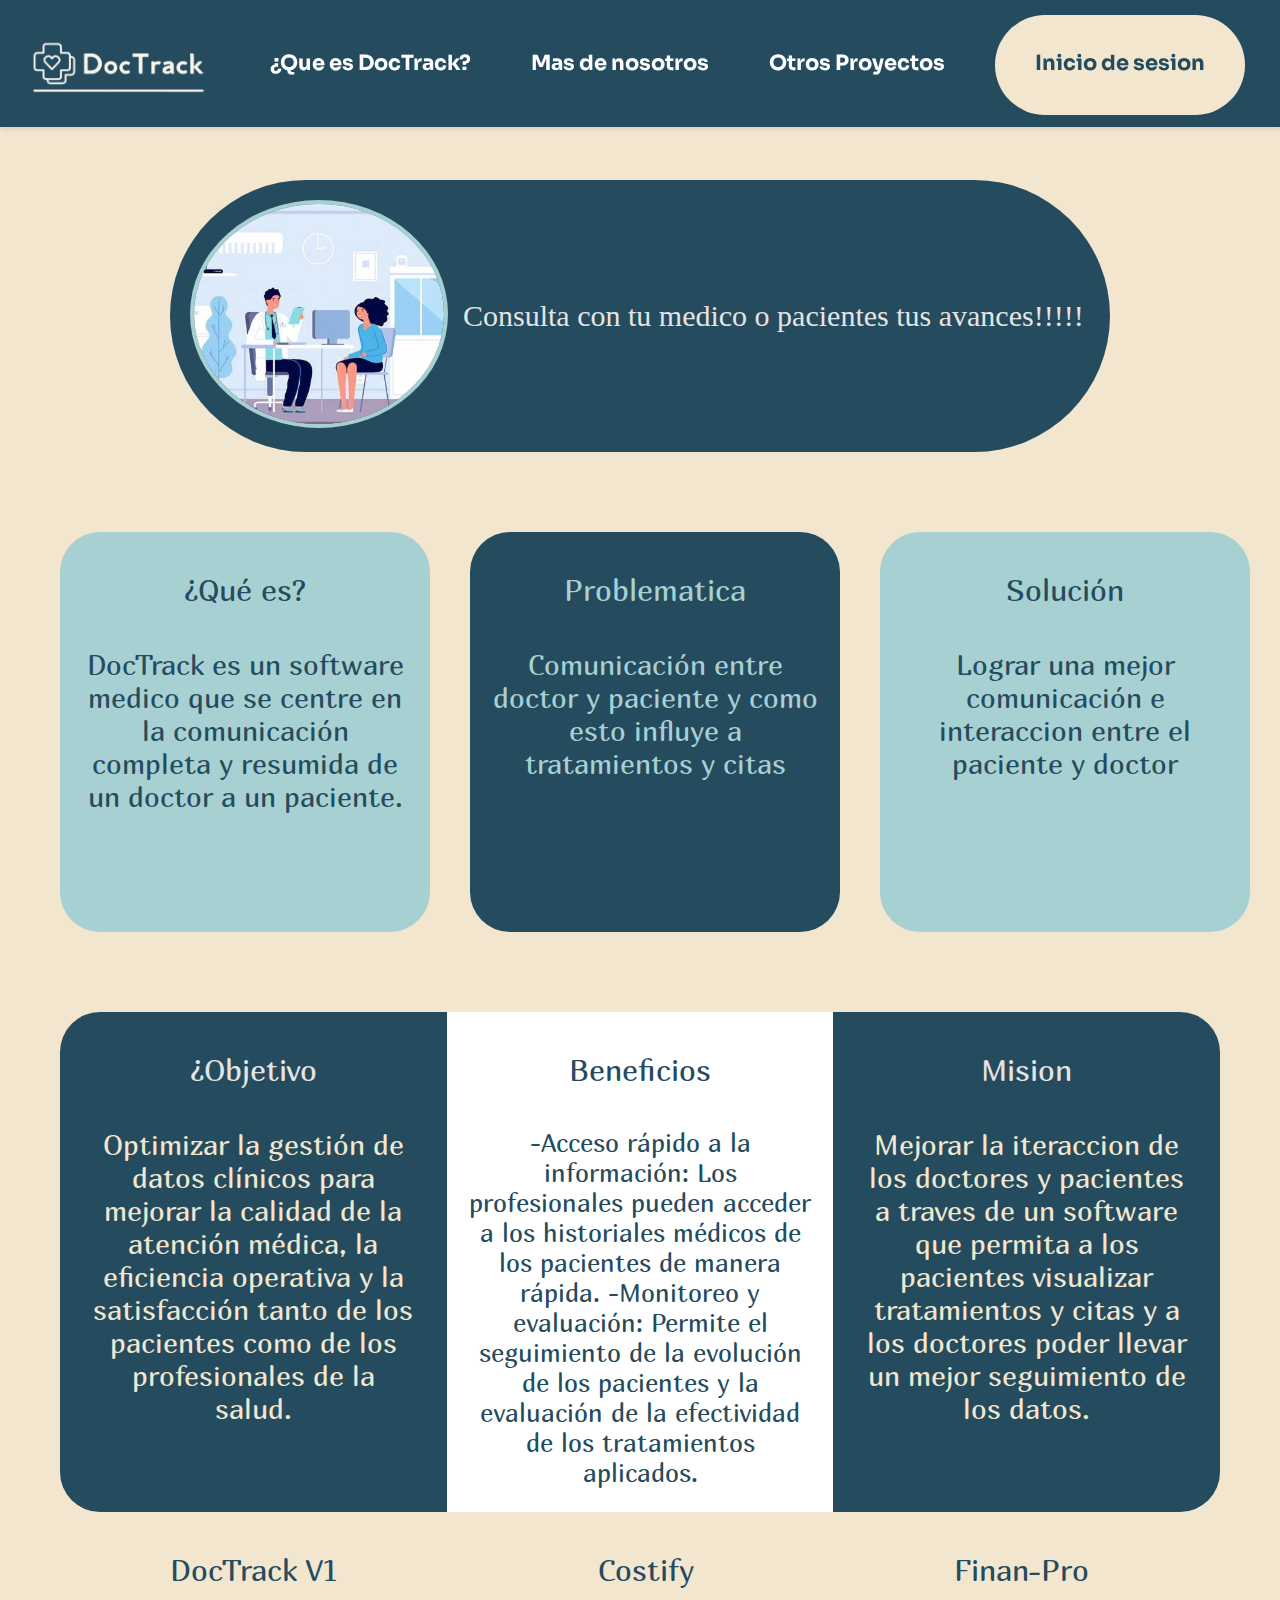
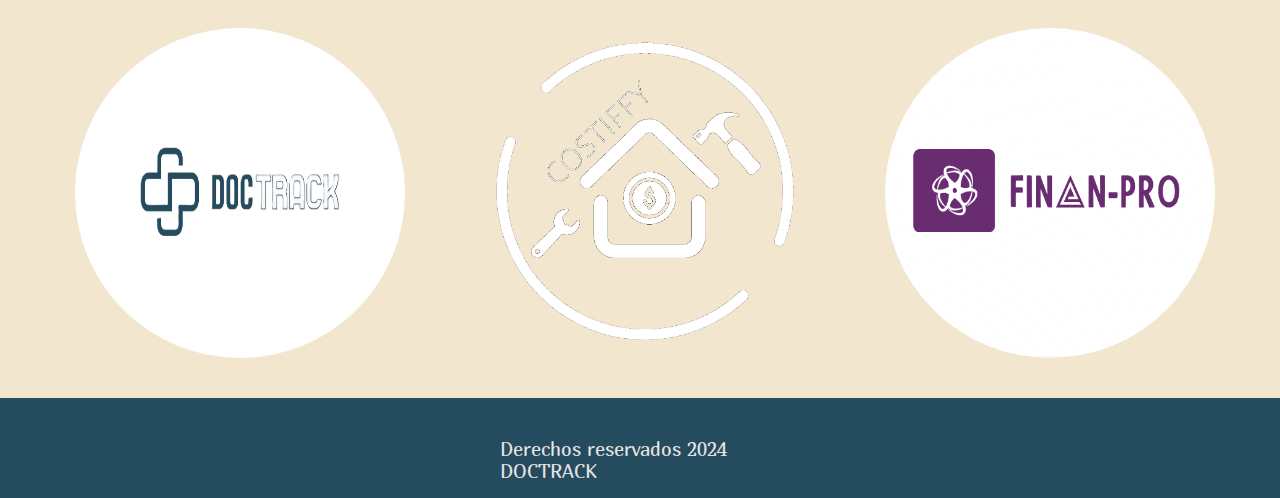
==== index.html @ df3fff88 "first commit" ====
<!DOCTYPE html>
<html lang="en">
<head>
    <meta charset="UTF-8">
    <meta name="viewport" content="width=device-width, initial-scale=1.0">
    <title>DocTrack</title>
    <link rel="stylesheet" href="index.css">
    <style>
        @import url('https://fonts.googleapis.com/css2?family=Exo+2:ital,wght@0,100..900;1,100..900&family=Marmelad&family=Poppins:ital,wght@0,100;0,200;0,300;0,400;0,500;0,600;0,700;0,800;0,900;1,100;1,200;1,300;1,400;1,500;1,600;1,700;1,800;1,900&family=Sora:wght@100..800&display=swap');
        </style>
</head>
<body>
<header>
    <div class="heade">
    <img src="Imagenes/Captura_de_pantalla_2024-10-15_010848-removebg-preview.png" alt="">
    <div class="hTex">
    <a href="#Qs"><h2 class="hed">¿Que es DocTrack?</h2></a>
    <a href="#Mn"><h2 class="hed">Mas de nosotros</h2></a>
    <a href="#OP"><h2 class="hed">Otros Proyectos </h2></a>
    <div class="In"><a href="Inicio.html"><h2>Inicio de sesion</h2></a></div>
    </div>
</div>
</header> 
<div class="container">
    <div class="image">
        <img src="Imagenes/OIP.jpeg" alt="Doctor">
    </div>
    <div class="text">
        <p id="Qs">Consulta con tu medico o pacientes tus avances!!!!!</p>
    </div>
</div>
<div class="container2">
    <div class="qu">
        <h3 id="Mn">¿Qué es?</h3>
        <p>DocTrack es un software medico que se centre en la comunicación completa y resumida de un doctor a un paciente.</p>
    </div>
    <div class="Prob">
        <h3>Problematica</h3>
        <p>Comunicación entre doctor y paciente y como esto influye a tratamientos y citas</p>
    </div>
    <div class="Obj">
        <h3>Solución</h3>
        <p>Lograr una mejor comunicación e interaccion entre el paciente y doctor</p>
    </div>
    
</div>
<div class="container3">
    <div class="obj">
        <h3 id="OP">¿Objetivo</h3>
        <p>Optimizar la gestión de datos clínicos para mejorar la calidad de la atención médica, la eficiencia operativa y la satisfacción tanto de los pacientes como de los profesionales de la salud.</p>
    </div>
    <div class="ben">
        <h3>Beneficios</h3>
        <p>-Acceso rápido a la información: Los profesionales pueden acceder a los historiales médicos de los pacientes de manera rápida.
            -Monitoreo y evaluación: Permite el seguimiento de la evolución de los pacientes y la evaluación de la efectividad de los tratamientos aplicados.</p>
    </div>
    <div class="mis">
        <h3>Mision</h3>
        <p>Mejorar la iteraccion de los doctores y pacientes a traves de un software que permita a los pacientes visualizar tratamientos y citas y a los doctores poder llevar un mejor seguimiento de los datos.</p>
    </div>
</div>
<div class="container4">
    <div class="tex">
        <h2>DocTrack V1</h2>
        <h2>Costify</h2>
        <h2>Finan-Pro</h2>
    </div>
    <div class="imag">
        <img src="Imagenes/logo1.png" alt="" class="DT">
        <img src="Imagenes/1000012175.png" alt="" class="CT">
        <img src="Imagenes/Captura de pantalla 2024-06-09 205346.png" alt="" class="FP">
    </div>
</div>
<footer>
  <h3>Derechos reservados 2024 DOCTRACK</h3>
  </footer>
</body>
</html>
---- index.css ----
*{
    margin: 0;
    padding: 0;
}
body{
    background-color: #F2E6CF;
}
header{
    position: fixed;
    background-color: #254B5E;
    top: 0;              /* Fija el header en la parte superior */
  left: 0;
  right: 0;
  box-shadow: 0 2px 5px rgba(0, 0, 0, 0.1); /* Añade sombra para destacarlo */
}
.heade{
    display: flex;
}
header img{
    max-width: 180px;
    margin: 30px;
}
.hTex{
    display: flex;
    justify-content: space-between;
}
.hed{
    margin-left: 30px;
    margin-right: 30px;
    margin-top: 50px;
    color: white;
}
h2{
    font-family: "Sora", sans-serif;
    font-optical-sizing: auto;
    font-size: 21px;
    font-style: normal;
}
.hed:hover{
    color: #A7D0D2;
}
.In{
    background-color: #F2E6CF;
    margin-top: 15px;
    margin-left: 20px;
    width: 250px;
    height: 100px;
    border-radius: 400px;
   }
.In:hover{
    background-color: #A7D0D2;
}
a{
    text-decoration: none;
}
.In h2{
    text-align: center;
    padding-top: 35px;
    color:#254B5E;
}
.container {
    display: flex;
    align-items: center;
    background-color: #254B5E; /* Color de fondo del cuadro */
    padding: 20px;
    border-radius: 400px; /* Bordes redondeados */
    max-width: 900px;
    margin: 20px auto;
    margin-top: 180px;
}

/* Imagen circular */
.image img {
    width: 250px;
    height: 220px;
    border-radius: 50%; /* Hace la imagen circular */
    border: 4px solid #A7D0D2; /* Borde blanco alrededor de la imagen */
    object-fit: cover; /* Asegura que la imagen esté centrada */
    margin-right: 15px; /* Espacio entre la imagen y el texto */
}

/* Estilo del texto */
.text p {
    color: #e5e4e2; /* Color del texto */
    font-size: 30px;
    margin: 0;
}
.container2{
    display: flex;
    margin-top: 80px;
}
/*Contenedores*/
.qu{
    background-color: #A7D0D2;
    width: 370px;
    height: 400px;
    margin-left: 60px;
    border-radius: 40px;
}
.qu h3{
    text-align: center;
    font-family: "Marmelad", sans-serif;
    font-weight: 400;
    font-style: normal;
    margin-top: 40px;
    font-size: 30px;
    color: #254B5E;
}
.qu p{
    text-align: center;
    font-family: "Marmelad", sans-serif;
    font-weight: 400;
    font-style: normal;
    margin-top: 40px; 
    margin-left: 20px;
    margin-right: 20px;
    font-size: 28px;
    color: #254B5E;
}
.Prob{
    background-color: #254B5E;
    width: 370px;
    height: 400px;
    margin-left: 40px;
    border-radius: 40px;
}
.Prob h3{
    text-align: center;
    font-family: "Marmelad", sans-serif;
    font-weight: 400;
    font-style: normal;
    margin-top: 40px;
    font-size: 30px;
    color: #A7D0D2;
}
.Prob p{
    text-align: center;
    font-family: "Marmelad", sans-serif;
    font-weight: 400;
    font-style: normal;
    margin-top: 40px; 
    margin-left: 20px;
    margin-right: 20px;
    font-size: 28px;
    color: #A7D0D2;
}
.Obj{
    background-color: #A7D0D2;
    width: 370px;
    height: 400px;
    margin-left: 40px;
    border-radius: 40px;
}
.Obj h3{
    text-align: center;
    font-family: "Marmelad", sans-serif;
    font-weight: 400;
    font-style: normal;
    margin-top: 40px;
    font-size: 30px;
    color: #254B5E;
}
.Obj p{
    text-align: center;
    font-family: "Marmelad", sans-serif;
    font-weight: 400;
    font-style: normal;
    margin-top: 40px; 
    margin-left: 20px;
    margin-right: 20px;
    font-size: 28px;
    color: #254B5E;
}
.qu:hover{
    position: relative;
    background-color:white;
    transition: 1s ;
    transform: translatey(-20px);
}
.Prob:hover{
    position: relative;
    background-color:white;
    transition: 1s ;
    transform: translatey(-20px);
}
.Obj:hover{
    position: relative;
    background-color:white;
    transition: 1s ;
    transform: translatey(-20px);
}
.container3{
    display: flex;
    margin-top: 80px;
}
/*Contenedores*/
.obj{
    background-color: #254B5E;
    width: 1300px;
    height: 500px;
    margin-left: 60px;
    border-top-left-radius: 40px;   /* Esquina superior derecha redondeada */
  border-bottom-left-radius: 40px;
}
.obj h3{
    text-align: center;
    font-family: "Marmelad", sans-serif;
    font-weight: 400;
    font-style: normal;
    margin-top: 40px;
    font-size: 30px;
    color: #e5e4e2;
}
.obj p{
    text-align: center;
    font-family: "Marmelad", sans-serif;
    font-weight: 400;
    font-style: normal;
    margin-top: 40px; 
    margin-left: 30px;
    margin-right: 30px;
    font-size: 28px;
    color: #F2E6CF;
}
.ben{
    background-color: white;
    width: 1300px;
    height: 500px;
}
.ben h3{
    text-align: center;
    font-family: "Marmelad", sans-serif;
    font-weight: 400;
    font-style: normal;
    margin-top: 40px;
    font-size: 30px;
    color: #254B5E;
}
.ben p{
    text-align: center;
    font-family: "Marmelad", sans-serif;
    font-weight: 400;
    font-style: normal;
    margin-top: 40px; 
    margin-left: 20px;
    margin-right: 20px;
    font-size: 25px;
    color: #254B5E;
}
.mis{
    background-color: #254B5E;
    width: 1300px;
    height: 500px;
    margin-right: 60px;
    border-top-right-radius: 40px;   /* Esquina superior derecha redondeada */
  border-bottom-right-radius: 40px;
}
.mis h3{
    text-align: center;
    font-family: "Marmelad", sans-serif;
    font-weight: 400;
    font-style: normal;
    margin-top: 40px;
    font-size: 30px;
    color: #e5e4e2;
}
.mis p{
    text-align: center;
    font-family: "Marmelad", sans-serif;
    font-weight: 400;
    font-style: normal;
    margin-top: 40px; 
    margin-left: 30px;
    margin-right: 30px;
    font-size: 28px;
    color: #F2E6CF;
}
.qu:hover{
    position: relative;
    background-color:white;
    transition: 1s ;
    transform: translatey(-20px);
}
.Prob:hover{
    position: relative;
    background-color:white;
    transition: 1s ;
    transform: translatey(-20px);
}
.Obj:hover{
    position: relative;
    background-color:white;
    transition: 1s ;
    transform: translatey(-20px);
}
.tex{
    display: flex;
    text-align: center;
    margin-top: 40px;
    margin-left: 40px;
    margin-right: 40px;
}
.tex h2{
    font-family: "Marmelad", sans-serif;
    font-weight: 400;
    font-style: normal;
    margin-left: 130px;
    margin-right: 130px;
    font-size: 30px;
    color: #254B5E;
}
.imag{
    display: flex;
}
.imag img{
    max-width: 330px;
    border-radius: 900px;
    margin-left: 75px;
    margin-top: 40px;
}
footer{
    background-color: #254B5E;
    margin-top: 40px;
    color: #e5e4e2;
    height: 100px;
}
footer h3{
    font-family: "Marmelad", sans-serif;
    font-weight: 400;
    font-style: normal;
    margin-left: 500px;
    margin-right: 480px;
    padding-top: 40px;  
}
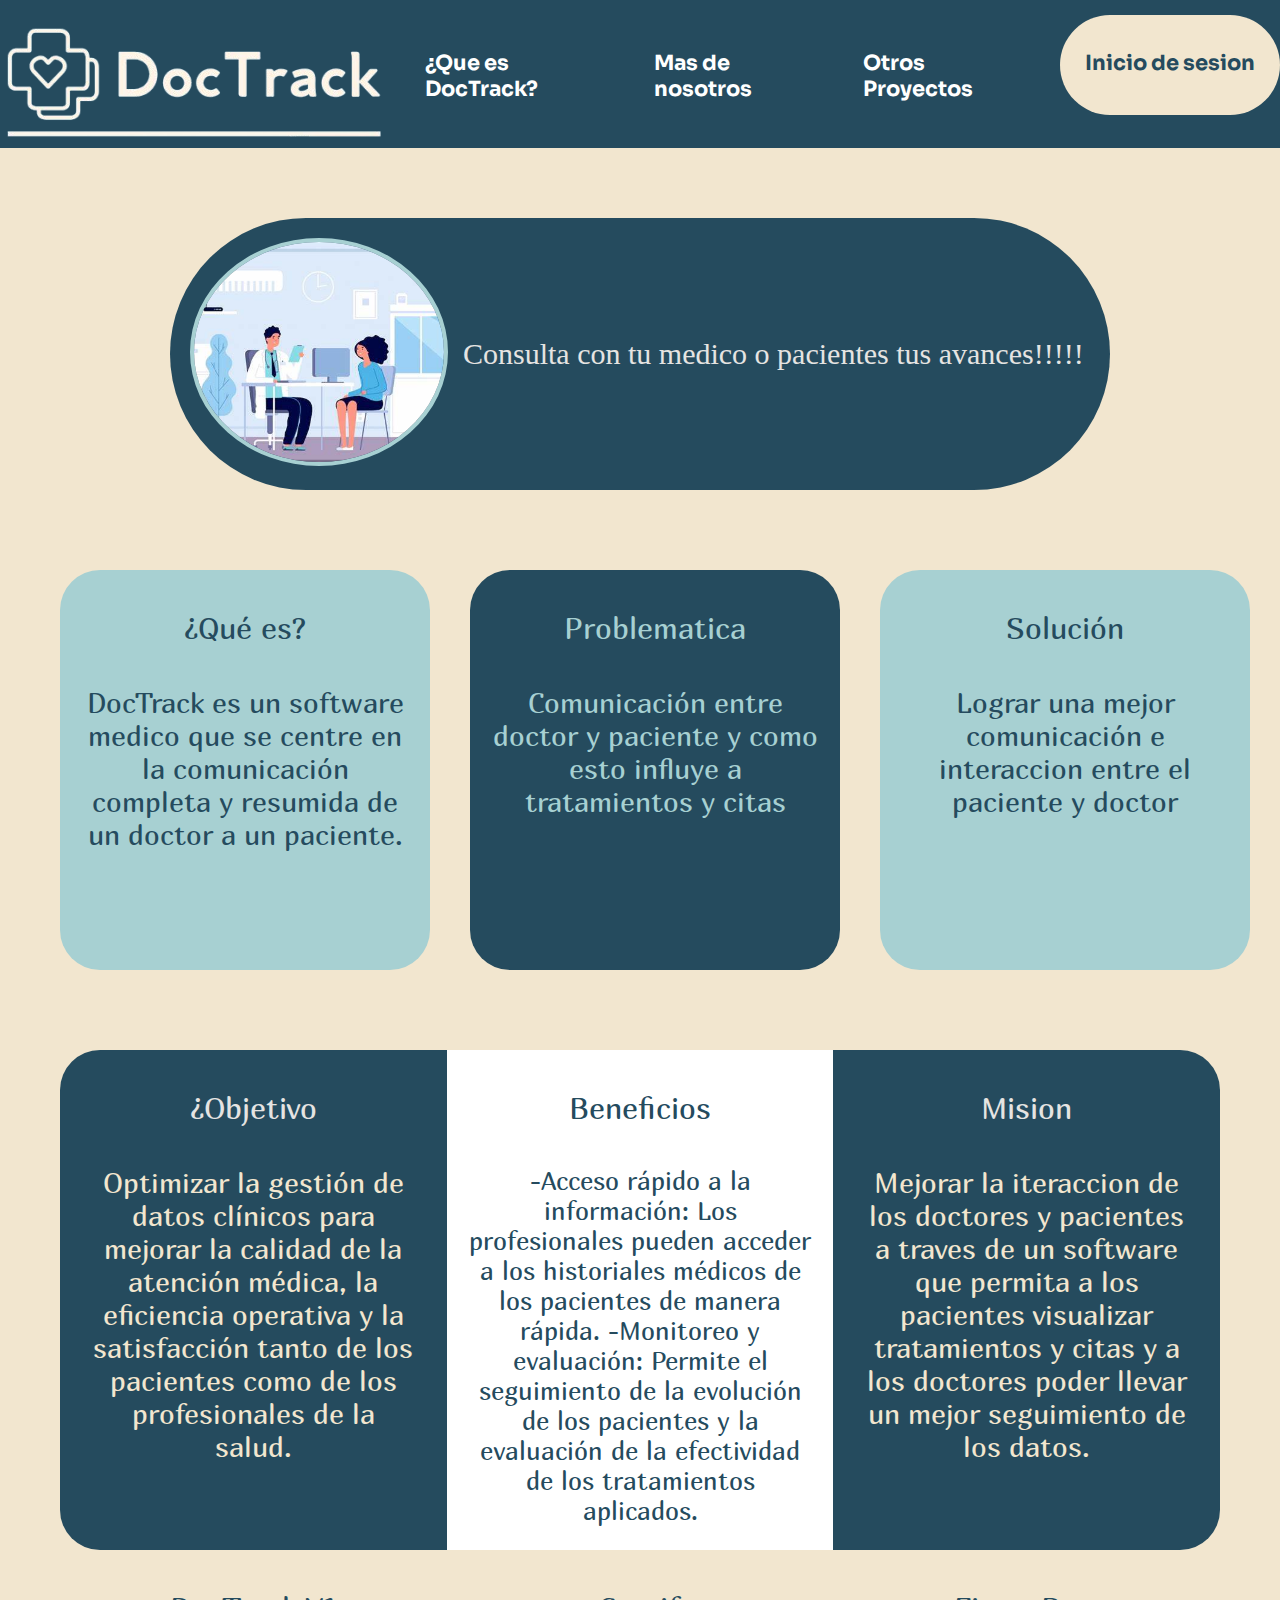
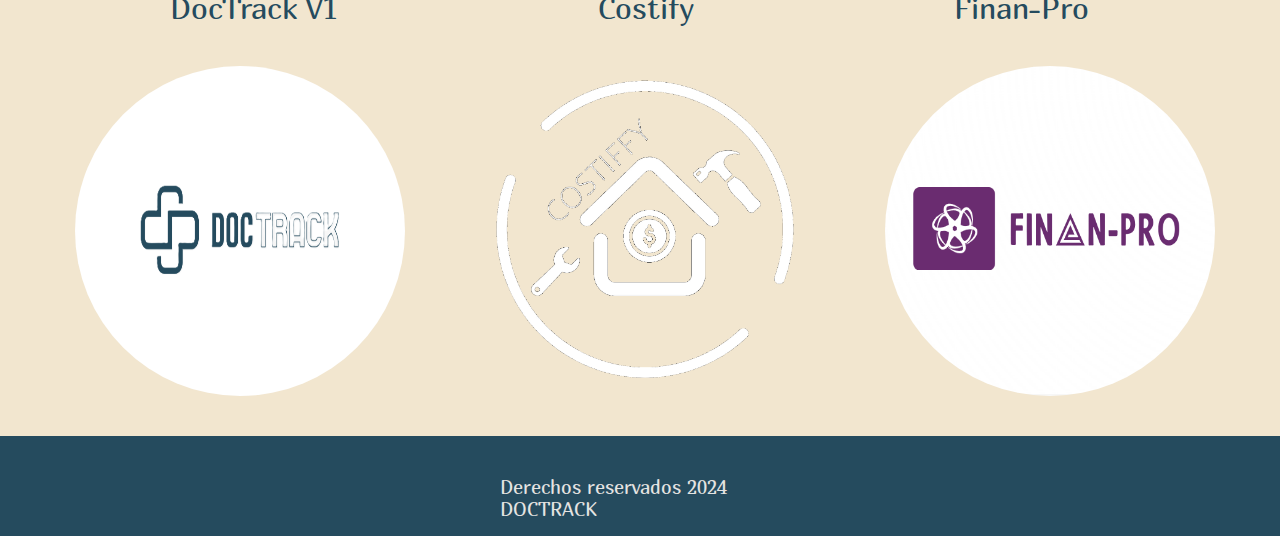
==== commit af656782: "Front acabado" ====
--- a/index.html
+++ b/index.html
@@ -10,69 +10,71 @@
         </style>
 </head>
 <body>
-<header>
     <div class="heade">
-    <img src="Imagenes/Captura_de_pantalla_2024-10-15_010848-removebg-preview.png" alt="">
-    <div class="hTex">
-    <a href="#Qs"><h2 class="hed">¿Que es DocTrack?</h2></a>
-    <a href="#Mn"><h2 class="hed">Mas de nosotros</h2></a>
-    <a href="#OP"><h2 class="hed">Otros Proyectos </h2></a>
-    <div class="In"><a href="Inicio.html"><h2>Inicio de sesion</h2></a></div>
+        <img src="Imagenes/Captura_de_pantalla_2024-10-15_010848-removebg-preview.png" alt="">
+        <div class="hTex">
+        <a href="#Qs"><h2 class="hed">¿Que es DocTrack?</h2></a>
+        <a href="#Mn"><h2 class="hed">Mas de nosotros</h2></a>
+        <a href="#OP"><h2 class="hed">Otros Proyectos </h2></a>
+        <div class="In"><a href="Inicio.html"><h2>Inicio de sesion</h2></a></div>
+        </div>
     </div>
-</div>
-</header> 
-<div class="container">
-    <div class="image">
-        <img src="Imagenes/OIP.jpeg" alt="Doctor">
-    </div>
-    <div class="text">
-        <p id="Qs">Consulta con tu medico o pacientes tus avances!!!!!</p>
-    </div>
-</div>
-<div class="container2">
-    <div class="qu">
-        <h3 id="Mn">¿Qué es?</h3>
-        <p>DocTrack es un software medico que se centre en la comunicación completa y resumida de un doctor a un paciente.</p>
-    </div>
-    <div class="Prob">
-        <h3>Problematica</h3>
-        <p>Comunicación entre doctor y paciente y como esto influye a tratamientos y citas</p>
-    </div>
-    <div class="Obj">
-        <h3>Solución</h3>
-        <p>Lograr una mejor comunicación e interaccion entre el paciente y doctor</p>
+    </header> 
+    <div class="ot">
+    <div class="container">
+        <div class="image">
+            <img src="Imagenes/OIP.jpeg" alt="Doctor">
+        </div>
+        <div class="text">
+            <p id="Qs">Consulta con tu medico o pacientes tus avances!!!!!</p>
+        </div>
     </div>
     
-</div>
-<div class="container3">
-    <div class="obj">
-        <h3 id="OP">¿Objetivo</h3>
-        <p>Optimizar la gestión de datos clínicos para mejorar la calidad de la atención médica, la eficiencia operativa y la satisfacción tanto de los pacientes como de los profesionales de la salud.</p>
+    <div class="container2">
+        <div class="qu">
+            <h3 id="Mn">¿Qué es?</h3>
+            <p>DocTrack es un software medico que se centre en la comunicación completa y resumida de un doctor a un paciente.</p>
+        </div>
+        <div class="Prob">
+            <h3>Problematica</h3>
+            <p>Comunicación entre doctor y paciente y como esto influye a tratamientos y citas</p>
+        </div>
+        <div class="Obj">
+            <h3>Solución</h3>
+            <p>Lograr una mejor comunicación e interaccion entre el paciente y doctor</p>
+        </div>
+        
     </div>
-    <div class="ben">
-        <h3>Beneficios</h3>
-        <p>-Acceso rápido a la información: Los profesionales pueden acceder a los historiales médicos de los pacientes de manera rápida.
-            -Monitoreo y evaluación: Permite el seguimiento de la evolución de los pacientes y la evaluación de la efectividad de los tratamientos aplicados.</p>
+    <div class="container3">
+        <div class="obj">
+            <h3 id="OP">¿Objetivo</h3>
+            <p>Optimizar la gestión de datos clínicos para mejorar la calidad de la atención médica, la eficiencia operativa y la satisfacción tanto de los pacientes como de los profesionales de la salud.</p>
+        </div>
+        <div class="ben">
+            <h3>Beneficios</h3>
+            <p>-Acceso rápido a la información: Los profesionales pueden acceder a los historiales médicos de los pacientes de manera rápida.
+                -Monitoreo y evaluación: Permite el seguimiento de la evolución de los pacientes y la evaluación de la efectividad de los tratamientos aplicados.</p>
+        </div>
+        <div class="mis">
+            <h3>Mision</h3>
+            <p>Mejorar la iteraccion de los doctores y pacientes a traves de un software que permita a los pacientes visualizar tratamientos y citas y a los doctores poder llevar un mejor seguimiento de los datos.</p>
+        </div>
     </div>
-    <div class="mis">
-        <h3>Mision</h3>
-        <p>Mejorar la iteraccion de los doctores y pacientes a traves de un software que permita a los pacientes visualizar tratamientos y citas y a los doctores poder llevar un mejor seguimiento de los datos.</p>
+    <div class="container4">
+        <div class="tex">
+            <h2>DocTrack V1</h2>
+            <h2>Costify</h2>
+            <h2>Finan-Pro</h2>
+        </div>
+        <div class="imag">
+            <img src="Imagenes/logo1.png" alt="" class="DT">
+            <img src="Imagenes/1000012175.png" alt="" class="CT">
+            <img src="Imagenes/Captura de pantalla 2024-06-09 205346.png" alt="" class="FP">
+        </div>
     </div>
-</div>
-<div class="container4">
-    <div class="tex">
-        <h2>DocTrack V1</h2>
-        <h2>Costify</h2>
-        <h2>Finan-Pro</h2>
     </div>
-    <div class="imag">
-        <img src="Imagenes/logo1.png" alt="" class="DT">
-        <img src="Imagenes/1000012175.png" alt="" class="CT">
-        <img src="Imagenes/Captura de pantalla 2024-06-09 205346.png" alt="" class="FP">
-    </div>
-</div>
-<footer>
-  <h3>Derechos reservados 2024 DOCTRACK</h3>
-  </footer>
+    <footer>
+      <h3>Derechos reservados 2024 DOCTRACK</h3>
+      </footer>
 </body>
 </html>--- a/index.css
+++ b/index.css
@@ -2,6 +2,7 @@
     margin: 0;
     padding: 0;
 }
+
 body{
     background-color: #F2E6CF;
 }
@@ -15,9 +16,10 @@
 }
 .heade{
     display: flex;
+    background-color: #254B5E;
 }
 header img{
-    max-width: 180px;
+    width: 180px;
     margin: 30px;
 }
 .hTex{
@@ -66,7 +68,7 @@
     border-radius: 400px; /* Bordes redondeados */
     max-width: 900px;
     margin: 20px auto;
-    margin-top: 180px;
+    margin-top: 70px;
 }
 
 /* Imagen circular */
@@ -313,7 +315,7 @@
     display: flex;
 }
 .imag img{
-    max-width: 330px;
+    width: 330px;
     border-radius: 900px;
     margin-left: 75px;
     margin-top: 40px;
@@ -331,4 +333,209 @@
     margin-left: 500px;
     margin-right: 480px;
     padding-top: 40px;  
-}+}
+@media (max-width: 973px) {
+
+    
+    header{
+        width: 100%;
+    }
+    .heade img {
+        margin: 0 auto;
+    }
+    
+    .heade{
+        flex-direction: column;
+    }
+    .hTex{
+        flex-direction: column;
+    }
+    .hed{
+        margin-top: 20px;
+        text-align: center;
+    }
+    .In{
+        width: 220px;
+        height: 70px;
+        margin-left: auto;
+        margin-right: auto;
+        margin-top: 20px;
+        margin-bottom: 20px;
+    }
+    .In h2{
+        padding-top: 20px;
+    }
+    .container{
+        margin-top: 90px;
+        flex-direction: column;
+        height: 500px;
+        
+    width: 100%; /* Ajusta dinámicamente */
+    max-width: 300px; /* Limita a 300px si hay espacio suficiente */
+    }
+    .container p{
+        text-align: center;
+        margin-top: 20px;
+        font-size: 40px;
+    }
+    .container2{
+        flex-direction: column;
+        align-items: center;
+    }
+    .qu, .Prob, .Obj {
+        margin: 20px auto; /* Centra y elimina márgenes laterales */
+    }
+    
+    .container3{
+        flex-direction: column;
+        align-items: center;
+    }
+    .obj{
+        width: 350px;
+        margin: 0;
+        border-radius: 20px;
+    }
+    .ben{
+        width: 350px;
+        margin: 0;
+        border-radius: 20px;
+        margin-top: 20px;
+    }
+    .mis{
+        width: 350px;
+        margin: 0;
+        border-radius: 20px;
+        margin-top: 20px;
+    }
+    .container4 img{
+        display: none;
+        align-items: center;
+    }
+    .tex{
+        flex-direction: column;
+    }
+    .tex h2{
+        font-size: 40px;
+        margin-top: 30px;
+        margin-left: 0px;
+        margin-right: 0px;
+    }
+    footer{
+        display: none;
+    }
+
+}
+@media (min-width: 974px) and (max-width: 1174px) {
+
+    header {
+        width: 100%;
+    }
+    .heade{
+        background-color: #254B5E;
+    }
+    .heade img{
+        max-width: 500px;
+        height: 200px;
+        margin-top: 50px;
+        margin-left: 50px;
+    }
+    .hTex{
+        flex-direction: column;
+        margin-left: 142px;
+        text-align: center;
+    }
+    .In{
+        height: 90px;
+        margin-top: 20px;
+        margin-bottom: 20px;
+        margin-right: 11px;
+    }
+    .container{
+        margin-top: 100px;
+        margin-left: 20px;
+        margin-right: 20px;
+    }
+    .container2{
+        align-items: center;
+    }
+    .qu, .Prob, .Obj {
+        margin: 20px auto; /* Centra y elimina márgenes laterales */
+    }
+    .container3{
+        align-items: center;
+    }
+    .obj, .mis, .ben{
+        height: 800px;
+    }
+    .container4 img{
+        display: none;
+    }
+    .container4 {
+        display: flex;
+        flex-direction: column;
+        align-items: center;
+        margin-left: 0px;
+    }
+    .container4 h2{
+        margin-left: 10px;
+        margin-right: 10px;
+        font-size: 40px;
+        margin-top: 40px;
+        margin-bottom: 20px;
+    }
+    footer{
+        margin: 0px;
+        height: auto;
+        
+    }
+    footer h3{
+        margin: 0px;
+        text-align: center;
+        font-size: 30px;
+    }
+}
+@media (min-width:1600px) {
+    * {
+        outline: 1px solid red;
+      }
+    body{
+        width: 100%;
+    }
+    header{
+        width: 100%;
+        height: 140px;
+        z-index: 1;
+    }
+    .heade{
+        margin-top: 5px;
+        width: 100%;
+        
+    }
+
+    .heade img{
+        margin-top: 10px;
+    }
+    .container{
+        margin-left: 21%;
+        margin-right: 21%;
+        width: 100%;
+    }
+    .container2{
+        width: 80%;
+        margin-left: 10%;
+        z-index: -1;
+    }
+    .container3{
+        max-width: 80%;
+        margin-left: 10%;
+    }
+    .container4{
+        max-width: 80%;
+        margin-left: 10%;
+    }
+    .tex h2{
+        margin-left: 9%;
+        margin-right: 9%;
+    }
+
+}
